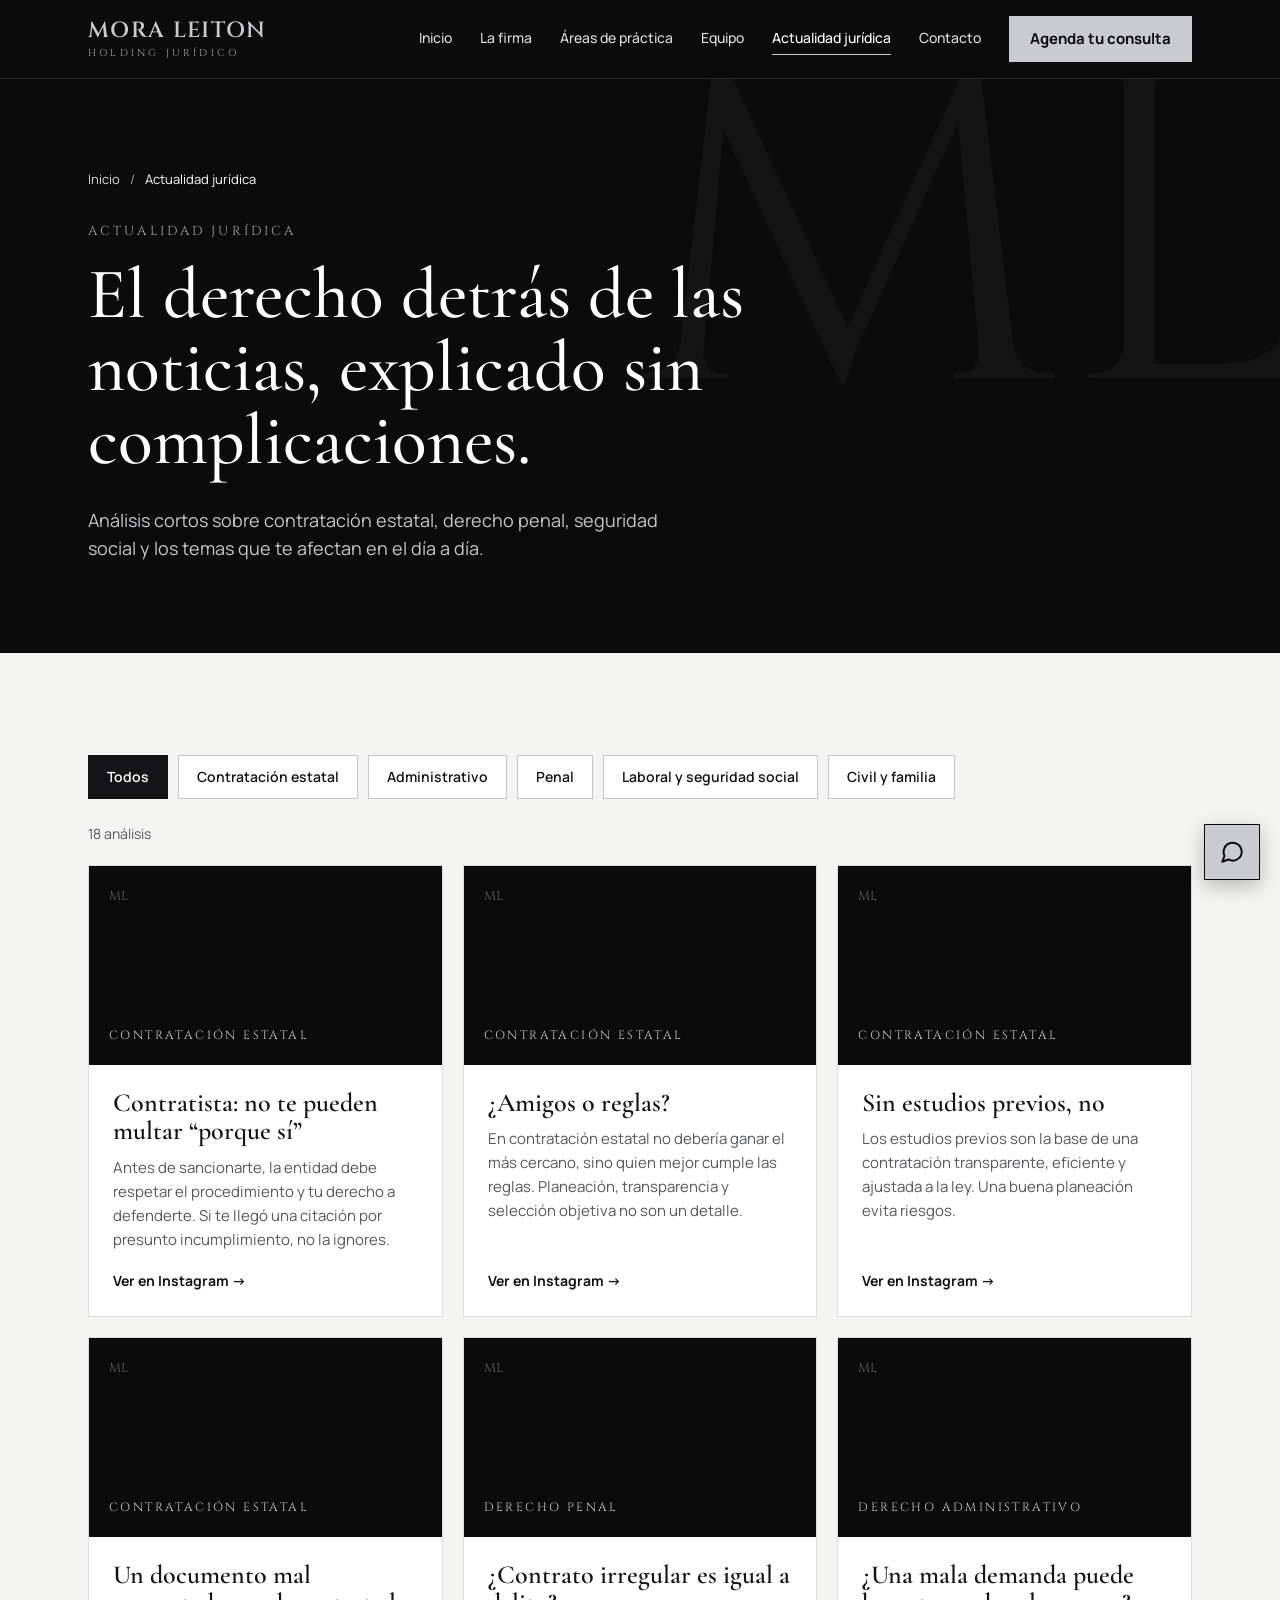
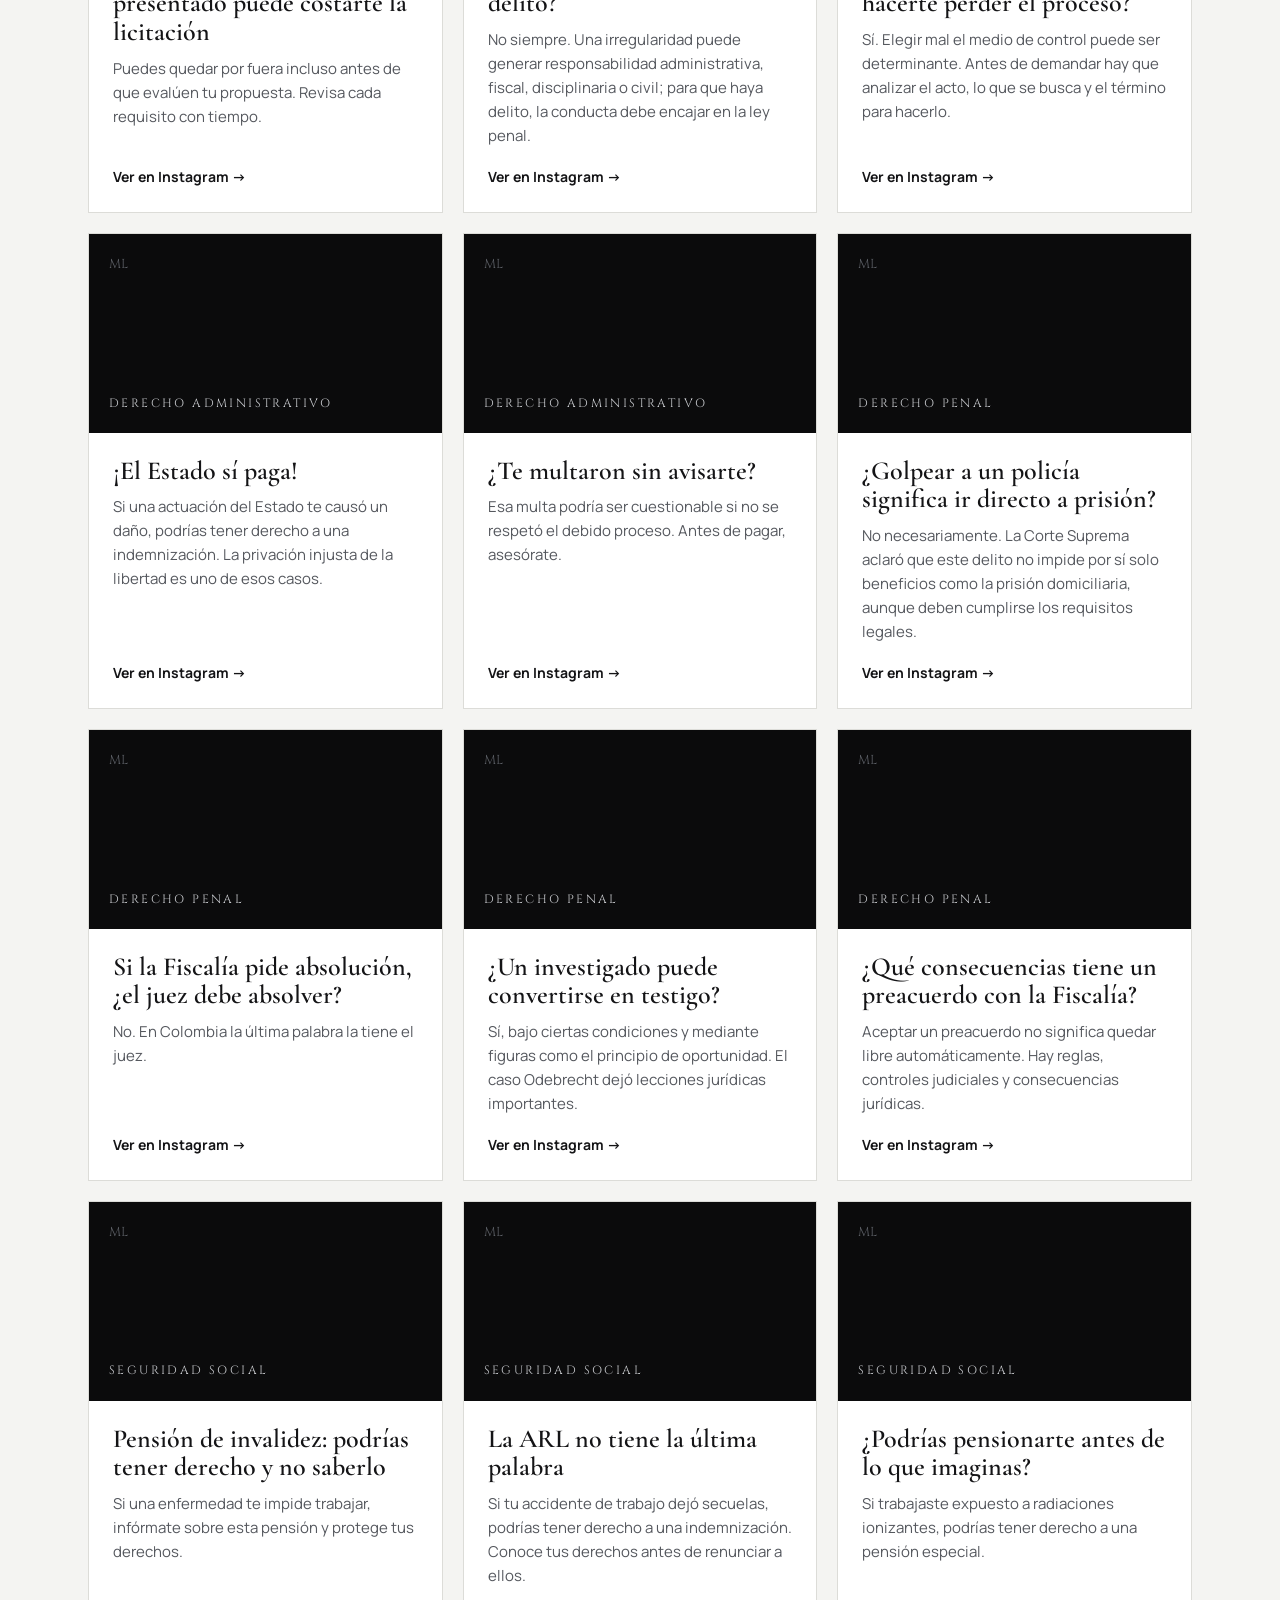
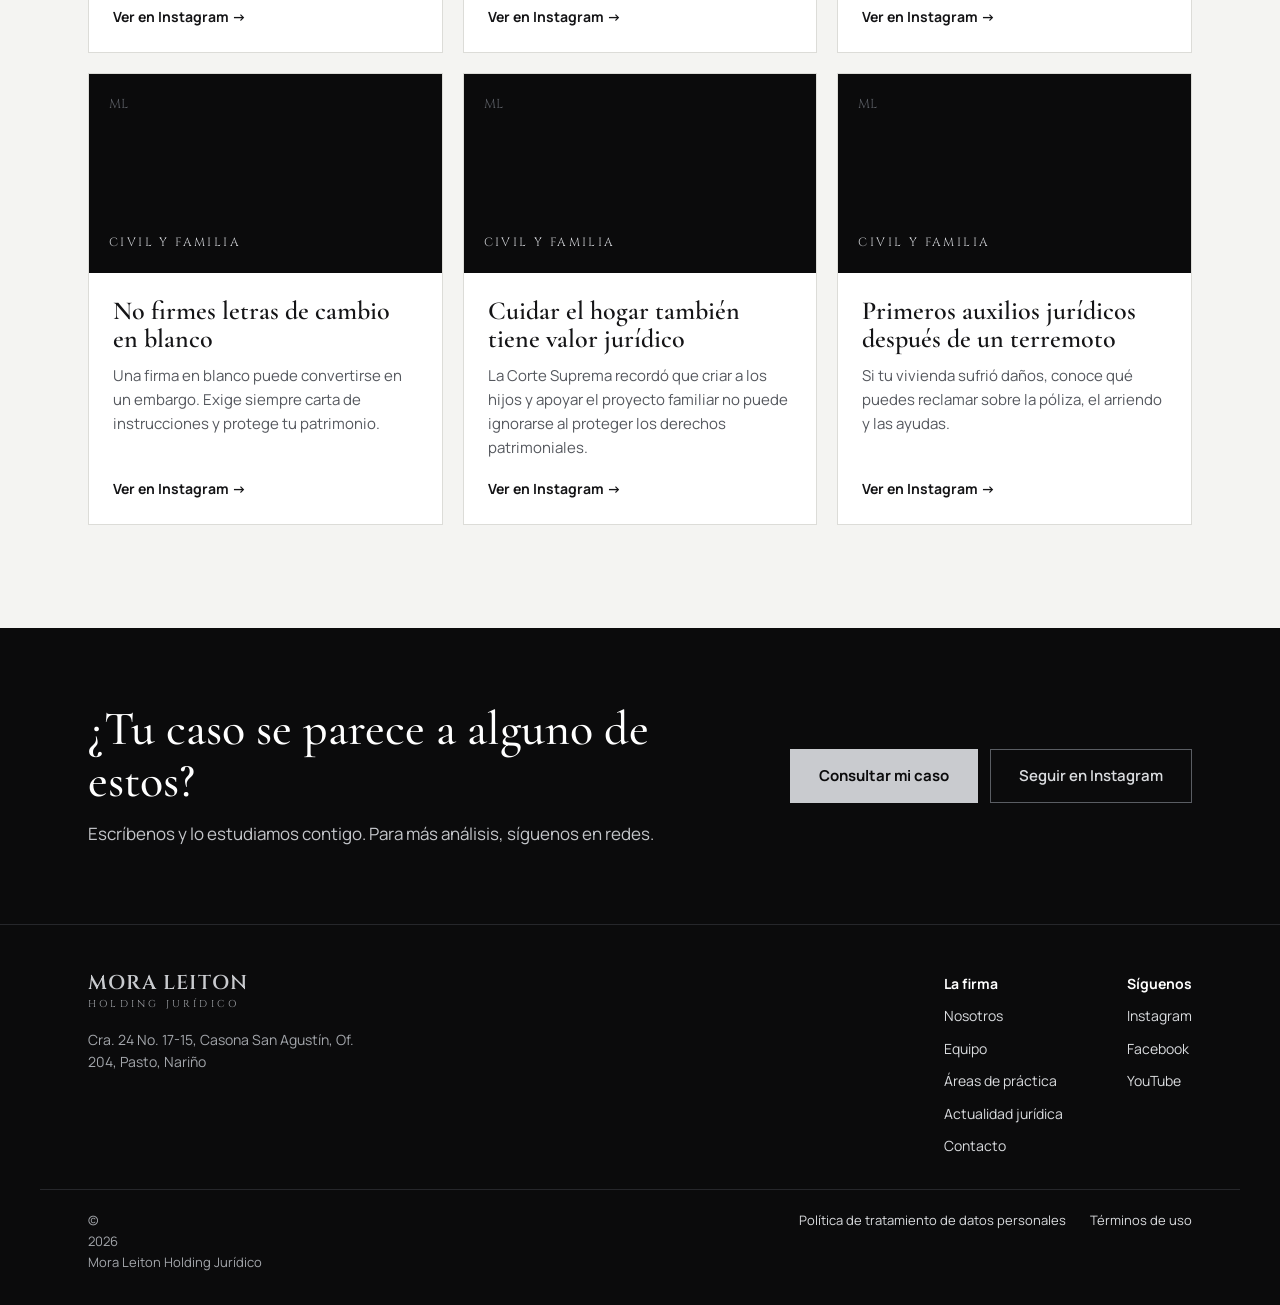
==== mora-leiton-web/actualidad.html @ e006648a "1.0.0" ====
<!doctype html>
<html lang="es" class="no-js">
<head>
<meta charset="utf-8">
<meta name="viewport" content="width=device-width, initial-scale=1">
<title>Actualidad jurídica | Mora Leiton Holding Jurídico</title>
<meta name="description" content="Análisis cortos sobre contratación estatal, derecho administrativo, penal, seguridad social y derecho civil, explicados sin complicaciones.">
<link rel="preconnect" href="https://fonts.googleapis.com">
<link rel="preconnect" href="https://fonts.gstatic.com" crossorigin>
<link href="https://fonts.googleapis.com/css2?family=Cinzel:wght@500;600&family=Cormorant+Garamond:wght@500;600&family=Manrope:wght@400;500;600;700&display=swap" rel="stylesheet">
<link rel="stylesheet" href="css/styles.css">
</head>
<body>
<a class="skip-link" href="#contenido">Saltar al contenido</a>

<header class="site-header">
  <div class="container site-header__inner">
    <a class="logo" href="index.html" aria-label="Mora Leiton Holding Jurídico, inicio">
      <span class="logo__name">MORA LEITON</span>
      <span class="logo__tag">HOLDING JURÍDICO</span>
    </a>
    <button class="nav-toggle" type="button" aria-expanded="false" aria-controls="menu-principal" aria-label="Abrir menú">
      <svg viewBox="0 0 24 24" fill="none" stroke="currentColor" stroke-width="1.8" stroke-linecap="round" aria-hidden="true"><path d="M4 7h16M4 12h16M4 17h16"/></svg>
    </button>
    <nav class="nav" id="menu-principal" aria-label="Principal">
      <a href="index.html">Inicio</a>
      <a href="nosotros.html">La firma</a>
      <a href="areas-de-practica.html">Áreas de práctica</a>
      <a href="equipo.html">Equipo</a>
      <a href="actualidad.html" aria-current="page">Actualidad jurídica</a>
      <a href="contacto.html">Contacto</a>
      <a class="btn btn--metal" href="https://wa.me/573176557025" target="_blank" rel="noopener">Agenda tu consulta</a>
    </nav>
  </div>
</header>

<main id="contenido">

  <section class="page-hero">
    <div class="monogram-bg" aria-hidden="true">ML</div>
    <div class="container page-hero__inner">
      <nav class="breadcrumb" aria-label="Ruta"><a href="index.html">Inicio</a><span aria-hidden="true">/</span><span aria-current="page">Actualidad jurídica</span></nav>
      <p class="eyebrow">Actualidad jurídica</p>
      <h1 class="h1">El derecho detrás de las noticias, explicado sin complicaciones.</h1>
      <p class="lead">Análisis cortos sobre contratación estatal, derecho penal, seguridad social y los temas que te afectan en el día a día.</p>
    </div>
  </section>

  <section class="section">
    <div class="container">
      <div class="tabs tabs--small" role="group" aria-label="Filtrar por tema">
        <button class="tab" type="button" data-filter="all" aria-pressed="true">Todos</button>
        <button class="tab" type="button" data-filter="contratacion" aria-pressed="false">Contratación estatal</button>
        <button class="tab" type="button" data-filter="administrativo" aria-pressed="false">Administrativo</button>
        <button class="tab" type="button" data-filter="penal" aria-pressed="false">Penal</button>
        <button class="tab" type="button" data-filter="laboral" aria-pressed="false">Laboral y seguridad social</button>
        <button class="tab" type="button" data-filter="civil" aria-pressed="false">Civil y familia</button>
      </div>
      <p class="result-count" data-count aria-live="polite">18 análisis</p>

      <div class="cards">
        <article class="news-card" data-cat="contratacion">
          <div class="news-card__media"><span class="mark" aria-hidden="true">ML</span><span class="tag">CONTRATACIÓN ESTATAL</span></div>
          <div class="news-card__body"><h2 class="h3" style="font-size: 26px">Contratista: no te pueden multar “porque sí”</h2><p>Antes de sancionarte, la entidad debe respetar el procedimiento y tu derecho a defenderte. Si te llegó una citación por presunto incumplimiento, no la ignores.</p><a class="link-arrow" href="https://www.instagram.com/mlholdingjuridico/" target="_blank" rel="noopener">Ver en Instagram →</a></div>
        </article>
        <article class="news-card" data-cat="contratacion">
          <div class="news-card__media"><span class="mark" aria-hidden="true">ML</span><span class="tag">CONTRATACIÓN ESTATAL</span></div>
          <div class="news-card__body"><h2 class="h3" style="font-size: 26px">¿Amigos o reglas?</h2><p>En contratación estatal no debería ganar el más cercano, sino quien mejor cumple las reglas. Planeación, transparencia y selección objetiva no son un detalle.</p><a class="link-arrow" href="https://www.instagram.com/mlholdingjuridico/" target="_blank" rel="noopener">Ver en Instagram →</a></div>
        </article>
        <article class="news-card" data-cat="contratacion">
          <div class="news-card__media"><span class="mark" aria-hidden="true">ML</span><span class="tag">CONTRATACIÓN ESTATAL</span></div>
          <div class="news-card__body"><h2 class="h3" style="font-size: 26px">Sin estudios previos, no</h2><p>Los estudios previos son la base de una contratación transparente, eficiente y ajustada a la ley. Una buena planeación evita riesgos.</p><a class="link-arrow" href="https://www.instagram.com/mlholdingjuridico/" target="_blank" rel="noopener">Ver en Instagram →</a></div>
        </article>
        <article class="news-card" data-cat="contratacion">
          <div class="news-card__media"><span class="mark" aria-hidden="true">ML</span><span class="tag">CONTRATACIÓN ESTATAL</span></div>
          <div class="news-card__body"><h2 class="h3" style="font-size: 26px">Un documento mal presentado puede costarte la licitación</h2><p>Puedes quedar por fuera incluso antes de que evalúen tu propuesta. Revisa cada requisito con tiempo.</p><a class="link-arrow" href="https://www.instagram.com/mlholdingjuridico/" target="_blank" rel="noopener">Ver en Instagram →</a></div>
        </article>
        <article class="news-card" data-cat="penal">
          <div class="news-card__media"><span class="mark" aria-hidden="true">ML</span><span class="tag">DERECHO PENAL</span></div>
          <div class="news-card__body"><h2 class="h3" style="font-size: 26px">¿Contrato irregular es igual a delito?</h2><p>No siempre. Una irregularidad puede generar responsabilidad administrativa, fiscal, disciplinaria o civil; para que haya delito, la conducta debe encajar en la ley penal.</p><a class="link-arrow" href="https://www.instagram.com/mlholdingjuridico/" target="_blank" rel="noopener">Ver en Instagram →</a></div>
        </article>
        <article class="news-card" data-cat="administrativo">
          <div class="news-card__media"><span class="mark" aria-hidden="true">ML</span><span class="tag">DERECHO ADMINISTRATIVO</span></div>
          <div class="news-card__body"><h2 class="h3" style="font-size: 26px">¿Una mala demanda puede hacerte perder el proceso?</h2><p>Sí. Elegir mal el medio de control puede ser determinante. Antes de demandar hay que analizar el acto, lo que se busca y el término para hacerlo.</p><a class="link-arrow" href="https://www.instagram.com/mlholdingjuridico/" target="_blank" rel="noopener">Ver en Instagram →</a></div>
        </article>
        <article class="news-card" data-cat="administrativo">
          <div class="news-card__media"><span class="mark" aria-hidden="true">ML</span><span class="tag">DERECHO ADMINISTRATIVO</span></div>
          <div class="news-card__body"><h2 class="h3" style="font-size: 26px">¡El Estado sí paga!</h2><p>Si una actuación del Estado te causó un daño, podrías tener derecho a una indemnización. La privación injusta de la libertad es uno de esos casos.</p><a class="link-arrow" href="https://www.instagram.com/mlholdingjuridico/" target="_blank" rel="noopener">Ver en Instagram →</a></div>
        </article>
        <article class="news-card" data-cat="administrativo">
          <div class="news-card__media"><span class="mark" aria-hidden="true">ML</span><span class="tag">DERECHO ADMINISTRATIVO</span></div>
          <div class="news-card__body"><h2 class="h3" style="font-size: 26px">¿Te multaron sin avisarte?</h2><p>Esa multa podría ser cuestionable si no se respetó el debido proceso. Antes de pagar, asesórate.</p><a class="link-arrow" href="https://www.instagram.com/mlholdingjuridico/" target="_blank" rel="noopener">Ver en Instagram →</a></div>
        </article>
        <article class="news-card" data-cat="penal">
          <div class="news-card__media"><span class="mark" aria-hidden="true">ML</span><span class="tag">DERECHO PENAL</span></div>
          <div class="news-card__body"><h2 class="h3" style="font-size: 26px">¿Golpear a un policía significa ir directo a prisión?</h2><p>No necesariamente. La Corte Suprema aclaró que este delito no impide por sí solo beneficios como la prisión domiciliaria, aunque deben cumplirse los requisitos legales.</p><a class="link-arrow" href="https://www.instagram.com/mlholdingjuridico/" target="_blank" rel="noopener">Ver en Instagram →</a></div>
        </article>
        <article class="news-card" data-cat="penal">
          <div class="news-card__media"><span class="mark" aria-hidden="true">ML</span><span class="tag">DERECHO PENAL</span></div>
          <div class="news-card__body"><h2 class="h3" style="font-size: 26px">Si la Fiscalía pide absolución, ¿el juez debe absolver?</h2><p>No. En Colombia la última palabra la tiene el juez.</p><a class="link-arrow" href="https://www.instagram.com/mlholdingjuridico/" target="_blank" rel="noopener">Ver en Instagram →</a></div>
        </article>
        <article class="news-card" data-cat="penal">
          <div class="news-card__media"><span class="mark" aria-hidden="true">ML</span><span class="tag">DERECHO PENAL</span></div>
          <div class="news-card__body"><h2 class="h3" style="font-size: 26px">¿Un investigado puede convertirse en testigo?</h2><p>Sí, bajo ciertas condiciones y mediante figuras como el principio de oportunidad. El caso Odebrecht dejó lecciones jurídicas importantes.</p><a class="link-arrow" href="https://www.instagram.com/mlholdingjuridico/" target="_blank" rel="noopener">Ver en Instagram →</a></div>
        </article>
        <article class="news-card" data-cat="penal">
          <div class="news-card__media"><span class="mark" aria-hidden="true">ML</span><span class="tag">DERECHO PENAL</span></div>
          <div class="news-card__body"><h2 class="h3" style="font-size: 26px">¿Qué consecuencias tiene un preacuerdo con la Fiscalía?</h2><p>Aceptar un preacuerdo no significa quedar libre automáticamente. Hay reglas, controles judiciales y consecuencias jurídicas.</p><a class="link-arrow" href="https://www.instagram.com/mlholdingjuridico/" target="_blank" rel="noopener">Ver en Instagram →</a></div>
        </article>
        <article class="news-card" data-cat="laboral">
          <div class="news-card__media"><span class="mark" aria-hidden="true">ML</span><span class="tag">SEGURIDAD SOCIAL</span></div>
          <div class="news-card__body"><h2 class="h3" style="font-size: 26px">Pensión de invalidez: podrías tener derecho y no saberlo</h2><p>Si una enfermedad te impide trabajar, infórmate sobre esta pensión y protege tus derechos.</p><a class="link-arrow" href="https://www.instagram.com/mlholdingjuridico/" target="_blank" rel="noopener">Ver en Instagram →</a></div>
        </article>
        <article class="news-card" data-cat="laboral">
          <div class="news-card__media"><span class="mark" aria-hidden="true">ML</span><span class="tag">SEGURIDAD SOCIAL</span></div>
          <div class="news-card__body"><h2 class="h3" style="font-size: 26px">La ARL no tiene la última palabra</h2><p>Si tu accidente de trabajo dejó secuelas, podrías tener derecho a una indemnización. Conoce tus derechos antes de renunciar a ellos.</p><a class="link-arrow" href="https://www.instagram.com/mlholdingjuridico/" target="_blank" rel="noopener">Ver en Instagram →</a></div>
        </article>
        <article class="news-card" data-cat="laboral">
          <div class="news-card__media"><span class="mark" aria-hidden="true">ML</span><span class="tag">SEGURIDAD SOCIAL</span></div>
          <div class="news-card__body"><h2 class="h3" style="font-size: 26px">¿Podrías pensionarte antes de lo que imaginas?</h2><p>Si trabajaste expuesto a radiaciones ionizantes, podrías tener derecho a una pensión especial.</p><a class="link-arrow" href="https://www.instagram.com/mlholdingjuridico/" target="_blank" rel="noopener">Ver en Instagram →</a></div>
        </article>
        <article class="news-card" data-cat="civil">
          <div class="news-card__media"><span class="mark" aria-hidden="true">ML</span><span class="tag">CIVIL Y FAMILIA</span></div>
          <div class="news-card__body"><h2 class="h3" style="font-size: 26px">No firmes letras de cambio en blanco</h2><p>Una firma en blanco puede convertirse en un embargo. Exige siempre carta de instrucciones y protege tu patrimonio.</p><a class="link-arrow" href="https://www.instagram.com/mlholdingjuridico/" target="_blank" rel="noopener">Ver en Instagram →</a></div>
        </article>
        <article class="news-card" data-cat="civil">
          <div class="news-card__media"><span class="mark" aria-hidden="true">ML</span><span class="tag">CIVIL Y FAMILIA</span></div>
          <div class="news-card__body"><h2 class="h3" style="font-size: 26px">Cuidar el hogar también tiene valor jurídico</h2><p>La Corte Suprema recordó que criar a los hijos y apoyar el proyecto familiar no puede ignorarse al proteger los derechos patrimoniales.</p><a class="link-arrow" href="https://www.instagram.com/mlholdingjuridico/" target="_blank" rel="noopener">Ver en Instagram →</a></div>
        </article>
        <article class="news-card" data-cat="civil">
          <div class="news-card__media"><span class="mark" aria-hidden="true">ML</span><span class="tag">CIVIL Y FAMILIA</span></div>
          <div class="news-card__body"><h2 class="h3" style="font-size: 26px">Primeros auxilios jurídicos después de un terremoto</h2><p>Si tu vivienda sufrió daños, conoce qué puedes reclamar sobre la póliza, el arriendo y las ayudas.</p><a class="link-arrow" href="https://www.instagram.com/mlholdingjuridico/" target="_blank" rel="noopener">Ver en Instagram →</a></div>
        </article>
      </div>
    </div>
  </section>

  <section class="section section--dark section--tight">
    <div class="container cta-band">
      <div>
        <h2>¿Tu caso se parece a alguno de estos?</h2>
        <p>Escríbenos y lo estudiamos contigo. Para más análisis, síguenos en redes.</p>
      </div>
      <div class="btn-row">
        <a class="btn btn--metal" href="https://wa.me/573176557025" target="_blank" rel="noopener">Consultar mi caso</a>
        <a class="btn btn--ghost" href="https://www.instagram.com/mlholdingjuridico/" target="_blank" rel="noopener">Seguir en Instagram</a>
      </div>
    </div>
  </section>

</main>

<footer class="site-footer">
  <div class="container site-footer__top">
    <div>
      <a class="logo" href="index.html"><span class="logo__name">MORA LEITON</span><span class="logo__tag">HOLDING JURÍDICO</span></a>
      <address>Cra. 24 No. 17-15, Casona San Agustín, Of. 204, Pasto, Nariño</address>
    </div>
    <nav class="footer-nav" aria-label="Pie de página">
      <div><strong>La firma</strong><a href="nosotros.html">Nosotros</a><a href="equipo.html">Equipo</a><a href="areas-de-practica.html">Áreas de práctica</a><a href="actualidad.html">Actualidad jurídica</a><a href="contacto.html">Contacto</a></div>
      <div><strong>Síguenos</strong><a href="https://www.instagram.com/mlholdingjuridico/" target="_blank" rel="noopener">Instagram</a><a href="https://www.facebook.com/people/Mora-Leiton-Holding-Jurídico/61580027364439/" target="_blank" rel="noopener">Facebook</a><a href="https://www.youtube.com/@moraleitonholdingjuridico" target="_blank" rel="noopener">YouTube</a></div>
    </nav>
  </div>
  <div class="container site-footer__bottom">
    <span>© <span data-year>2026</span> Mora Leiton Holding Jurídico</span>
    <span><a href="contacto.html">Política de tratamiento de datos personales</a><a href="contacto.html">Términos de uso</a></span>
  </div>
</footer>

<a class="wa-float" href="https://wa.me/573176557025" target="_blank" rel="noopener" aria-label="Escríbenos por WhatsApp">
  <svg viewBox="0 0 24 24" fill="none" stroke="currentColor" stroke-width="1.8" stroke-linecap="round" stroke-linejoin="round" aria-hidden="true"><path d="M21 11.5a8.4 8.4 0 0 1-12.4 7.4L3 21l2.1-5.4A8.4 8.4 0 1 1 21 11.5z"/></svg>
</a>

<script src="js/main.js"></script>
</body>
</html>
---- mora-leiton-web/css/styles.css ----
/* Mora Leiton Holding Jurídico — estilos del sitio */
:root {
  --black: #0B0B0C;
  --ink: #141416;
  --graphite: #2E3034;
  --graphite-2: #3A3C41;
  --metal: #C9CBCF;
  --paper: #F4F4F2;
  --paper-2: #EBEBE8;
  --line: #DCDCD8;
  --muted: #55585E;
  --muted-2: #6B6E74;
  --on-dark: #C4C6CA;
  --on-dark-2: #A3A6AB;
  --white: #FFFFFF;
  --font-logo: 'Cinzel', Georgia, serif;
  --font-display: 'Cormorant Garamond', Georgia, serif;
  --font-body: 'Manrope', system-ui, -apple-system, 'Segoe UI', sans-serif;
  --gutter: clamp(16px, 4vw, 48px);
  --space-section: clamp(64px, 8vw, 104px);
}

*, *::before, *::after { box-sizing: border-box; }
html { scroll-behavior: smooth; }
body {
  margin: 0;
  background: var(--paper);
  color: var(--ink);
  font-family: var(--font-body);
  font-size: 16px;
  line-height: 1.6;
  -webkit-font-smoothing: antialiased;
}
img { max-width: 100%; display: block; }
a { color: var(--ink); }
a:hover { color: #4A4D52; }
h1, h2, h3, h4 { margin: 0; font-family: var(--font-display); font-weight: 500; line-height: 1.05; }
p { margin: 0; }
ul { margin: 0; padding: 0; list-style: none; }
:focus-visible { outline: 2px solid var(--metal); outline-offset: 3px; }
.section:not(.section--dark) :focus-visible { outline-color: var(--ink); }

.skip-link {
  position: absolute; left: 16px; top: -60px; z-index: 100;
  background: var(--metal); color: var(--black); padding: 12px 18px; font-weight: 700;
}
.skip-link:focus { top: 12px; }

.container { max-width: 1200px; margin: 0 auto; padding-inline: var(--gutter); }

/* ---------- Tipografía ---------- */
.eyebrow {
  font-family: var(--font-logo);
  font-size: 13px;
  letter-spacing: 0.24em;
  text-transform: uppercase;
  color: #4A4D52;
  margin-bottom: 16px;
}
.section--dark .eyebrow, .hero .eyebrow, .page-hero .eyebrow { color: var(--on-dark-2); }
.h1 { font-size: clamp(42px, 5.6vw, 78px); line-height: 1.02; }
.h2 { font-size: clamp(34px, 4.4vw, 56px); }
.h3 { font-size: 30px; font-weight: 600; line-height: 1.1; }
.lead { font-size: 18px; color: var(--muted); max-width: 620px; }
.section--dark .lead, .hero .lead, .page-hero .lead { color: var(--on-dark); }
.muted { color: var(--muted); }

/* ---------- Botones ---------- */
.btn {
  display: inline-flex; align-items: center; justify-content: center; gap: 10px;
  min-height: 48px; padding: 14px 28px;
  font: inherit; font-size: 15px; font-weight: 700;
  text-decoration: none; cursor: pointer;
  border: 1px solid transparent; background: none;
  transition: background .15s, border-color .15s, color .15s;
}
.btn svg { width: 18px; height: 18px; flex: 0 0 auto; }
.btn--metal { background: var(--metal); color: var(--black); }
.btn--metal:hover { background: var(--white); color: var(--black); }
.btn--dark { background: var(--ink); color: var(--white); }
.btn--dark:hover { background: #2A2B2F; color: var(--white); }
.btn--outline { border-color: var(--ink); color: var(--ink); }
.btn--outline:hover { background: var(--ink); color: var(--white); }
.btn--ghost { border-color: #5A5D63; color: #DADCDF; font-weight: 600; }
.btn--ghost:hover { border-color: var(--white); color: var(--white); }
.btn-row { display: flex; flex-wrap: wrap; gap: 12px; }

.link-arrow {
  color: var(--ink); font-weight: 700; font-size: 14px; text-decoration: none;
}
.link-arrow:hover { color: #4A4D52; }
.link-underline {
  color: var(--ink); font-weight: 700; font-size: 15px; text-decoration: none;
  border-bottom: 1px solid var(--ink); padding-bottom: 4px;
}

/* ---------- Encabezado ---------- */
.site-header { background: var(--black); border-bottom: 1px solid #26272B; position: sticky; top: 0; z-index: 50; }
.site-header__inner {
  display: flex; align-items: center; justify-content: space-between; gap: 16px 32px;
  padding-block: 16px;
}
.logo { display: flex; flex-direction: column; line-height: 1; text-decoration: none; }
.logo__name { font-family: var(--font-logo); font-weight: 600; font-size: 22px; letter-spacing: 0.06em; color: var(--metal); }
.logo__tag { font-family: var(--font-logo); font-size: 10px; letter-spacing: 0.32em; color: var(--on-dark-2); margin-top: 6px; }
.nav { display: flex; align-items: center; gap: 28px; font-size: 14px; font-weight: 500; }
.nav a:not(.btn) { color: #DADCDF; text-decoration: none; padding-block: 4px; border-bottom: 1px solid transparent; }
.nav a:not(.btn):hover { color: var(--white); }
.nav a[aria-current="page"] { color: var(--white); border-bottom-color: var(--metal); }
.nav .btn { min-height: 44px; padding: 10px 20px; }
.nav-toggle {
  display: none; background: none; border: 1px solid #3A3C41; color: var(--white);
  width: 48px; height: 48px; align-items: center; justify-content: center; cursor: pointer;
}
.nav-toggle svg { width: 22px; height: 22px; }

@media (max-width: 1020px) {
  .nav-toggle { display: inline-flex; }
  .nav {
    display: none; position: absolute; left: 0; right: 0; top: 100%;
    flex-direction: column; align-items: stretch; gap: 0;
    background: var(--black); border-bottom: 1px solid #26272B;
    padding: 8px var(--gutter) 24px;
  }
  .nav.is-open { display: flex; }
  .nav a:not(.btn) { padding: 14px 0; border-bottom: 1px solid #1E1F22; font-size: 16px; }
  .nav a[aria-current="page"] { border-bottom-color: #1E1F22; color: var(--metal); }
  .nav .btn { margin-top: 16px; }
}

/* ---------- Hero ---------- */
.hero, .page-hero { background: var(--black); color: var(--white); position: relative; overflow: hidden; }
.monogram-bg {
  position: absolute; right: -40px; top: -70px; pointer-events: none;
  font-family: var(--font-logo); font-size: clamp(260px, 36vw, 520px); line-height: 1;
  color: var(--white); opacity: 0.035;
}
.hero__inner {
  position: relative; display: flex; flex-wrap: wrap; gap: 56px; align-items: flex-end;
  padding-block: clamp(56px, 8vw, 112px) clamp(64px, 8vw, 120px);
}
.hero__copy { flex: 999 1 520px; min-width: 0; }
.hero__copy .lead { margin-top: 28px; max-width: 560px; }
.hero__copy .btn-row { margin-top: 40px; }

.helper {
  flex: 1 1 360px; min-width: 0;
  background: #141518; border: 1px solid var(--graphite); padding: 32px;
}
.helper h2 { font-size: 30px; font-weight: 600; line-height: 1.15; }
.helper p { margin: 6px 0 20px; font-size: 14px; color: var(--on-dark-2); }
.helper ul { display: flex; flex-direction: column; gap: 10px; }
.helper a {
  display: flex; justify-content: space-between; align-items: center; gap: 12px;
  min-height: 48px; padding: 12px 16px; border: 1px solid var(--graphite-2);
  color: var(--white); text-decoration: none; font-size: 15px;
}
.helper a:hover { border-color: var(--metal); background: #1C1D20; color: var(--white); }
.helper a span { color: var(--metal); }
.helper a.is-quiet { color: var(--on-dark-2); }

.page-hero__inner { position: relative; padding-block: clamp(48px, 7vw, 96px) clamp(56px, 7vw, 100px); }
.page-hero .h1 { max-width: 900px; }
.page-hero .lead { margin-top: 28px; }
.breadcrumb { display: flex; gap: 10px; font-size: 13px; color: var(--on-dark-2); margin-bottom: 32px; }
.breadcrumb a { color: #DADCDF; text-decoration: none; }
.breadcrumb a:hover { color: var(--white); }
.breadcrumb [aria-current] { color: var(--white); }

/* ---------- Secciones ---------- */
.section { padding-block: var(--space-section); }
.section--line { border-bottom: 1px solid var(--line); }
.section--alt { background: var(--paper-2); }
.section--dark { background: var(--black); color: var(--white); }
.section--tight { padding-block: clamp(48px, 6vw, 80px); }
.section-head {
  display: flex; flex-wrap: wrap; gap: 24px 64px; align-items: flex-end; justify-content: space-between;
  margin-bottom: 48px;
}
.section-head > div { flex: 1 1 480px; min-width: 0; }
.section-head > p { flex: 1 1 380px; min-width: 0; color: var(--muted); font-size: 17px; }
.split { display: flex; flex-wrap: wrap; gap: 48px 72px; }
.split > :first-child { flex: 1 1 320px; min-width: 0; }
.split > :last-child { flex: 999 1 520px; min-width: 0; }
.prose { display: flex; flex-direction: column; gap: 20px; font-size: 17px; color: #3A3C41; }

/* ---------- Pilares ---------- */
.pillars { display: flex; flex-wrap: wrap; border-top: 1px solid var(--ink); }
.pillars li { flex: 1 1 200px; min-width: 0; padding: 28px 24px 8px 0; }
.numeral { font-family: var(--font-logo); font-size: 14px; color: var(--muted-2); }
.pillars h3 { margin: 12px 0 8px; font-size: 28px; font-weight: 600; }
.pillars p { font-size: 15px; color: var(--muted); }

.pillar-rows { border-top: 1px solid var(--ink); }
.pillar-rows li {
  display: flex; flex-wrap: wrap; gap: 8px 48px; align-items: baseline;
  padding: 28px 0; border-bottom: 1px solid var(--line);
}
.pillar-rows .numeral { flex: 0 0 64px; font-size: 15px; }
.pillar-rows h3 { flex: 1 1 220px; font-size: 32px; font-weight: 600; }
.pillar-rows p { flex: 999 1 420px; min-width: 0; color: var(--muted); }

/* ---------- Tarjetas ---------- */
.cards { display: flex; flex-wrap: wrap; gap: 20px; }
.card {
  flex: 1 1 340px; min-width: 0; background: var(--white); border: 1px solid var(--line);
  padding: 32px; display: flex; flex-direction: column; gap: 16px;
  transition: border-color .15s;
}
.card:hover { border-color: var(--ink); }
.card__icon { width: 32px; height: 32px; color: var(--ink); }
.card p { color: var(--muted); font-size: 15px; }
.card ul { padding-top: 16px; border-top: 1px solid #E6E6E2; display: flex; flex-direction: column; gap: 8px; font-size: 14px; color: #2A2B2F; }
.card .link-arrow { margin-top: auto; padding-top: 8px; }
.card--small { flex-basis: 300px; }
.card--small h3 { font-size: 28px; margin-bottom: -6px; }

.news-card {
  flex: 1 1 320px; min-width: 0; background: var(--white); border: 1px solid var(--line);
  display: flex; flex-direction: column; transition: border-color .15s;
}
.news-card:hover { border-color: var(--ink); }
.news-card[hidden] { display: none; }
.news-card__media {
  aspect-ratio: 16 / 9; background: var(--black); padding: 20px;
  display: flex; flex-direction: column; justify-content: space-between;
}
.news-card__media .mark { font-family: var(--font-logo); font-size: 13px; color: #5A5D63; }
.news-card__media .tag { font-family: var(--font-logo); font-size: 12px; letter-spacing: 0.2em; color: var(--metal); }
.news-card__body { padding: 24px; display: flex; flex-direction: column; gap: 10px; flex: 1; }
.news-card h3 { font-size: 26px; font-weight: 600; line-height: 1.15; }
.news-card p { color: var(--muted); font-size: 15px; }
.news-card .link-arrow { margin-top: auto; padding-top: 8px; }

/* ---------- Paneles oscuros (pasos) ---------- */
.panels { display: flex; flex-wrap: wrap; gap: 1px; background: var(--graphite); border: 1px solid var(--graphite); }
.panels > div { flex: 1 1 300px; min-width: 0; background: var(--black); padding: 36px 32px; }
.panels .step { font-family: var(--font-logo); font-size: 13px; letter-spacing: 0.2em; color: var(--metal); }
.panels h3 { margin: 16px 0 10px; font-size: 28px; font-weight: 600; }
.panels p { color: var(--on-dark); font-size: 15px; }
.audience { display: flex; flex-wrap: wrap; gap: 12px 40px; margin-top: 40px; color: var(--on-dark); font-size: 15px; }
.audience strong { color: var(--white); }

/* ---------- Director ---------- */
.profile { display: flex; flex-wrap: wrap; gap: 56px; align-items: center; }
.profile--top { align-items: flex-start; }
.monogram {
  flex: 1 1 340px; min-width: 0; max-width: 460px; aspect-ratio: 4 / 5; background: var(--black);
  display: flex; flex-direction: column; align-items: center; justify-content: center; gap: 18px;
}
.monogram__letters { font-family: var(--font-logo); font-weight: 500; font-size: clamp(96px, 12vw, 140px); line-height: 1; color: var(--metal); }
.monogram__rule { width: 48px; height: 1px; background: #5A5D63; }
.monogram__role { font-family: var(--font-logo); font-size: 12px; letter-spacing: 0.32em; color: var(--on-dark-2); }
.profile__body { flex: 999 1 440px; min-width: 0; }
.profile__name { font-size: clamp(42px, 5.4vw, 68px); line-height: 1; }
.profile__role { margin-top: 12px; font-weight: 600; font-size: 17px; }
.profile__body > p:not(.eyebrow):not(.profile__role) { margin-top: 20px; max-width: 620px; color: #3A3C41; font-size: 17px; }
.profile .btn-row { margin-top: 36px; }
.chips { display: flex; flex-wrap: wrap; gap: 8px; margin-top: 24px; }
.chips span { border: 1px solid #9A9DA2; padding: 6px 14px; font-size: 13px; font-weight: 600; }
.pullquote { margin: 36px 0 0; padding-top: 24px; border-top: 1px solid var(--ink); max-width: 620px; font-family: var(--font-display); font-size: 32px; line-height: 1.15; }

/* ---------- Bloque aliados ---------- */
.callout {
  background: var(--white); border: 1px solid var(--line); padding: clamp(28px, 4vw, 56px);
  display: flex; flex-wrap: wrap; gap: 32px 56px; align-items: center; justify-content: space-between;
}
.callout > div { flex: 999 1 480px; min-width: 0; }
.callout h2 { font-size: clamp(32px, 3.6vw, 44px); line-height: 1.08; }
.callout p:not(.eyebrow) { margin-top: 16px; max-width: 640px; color: var(--muted); }
.checklist { border-top: 1px solid var(--ink); }
.checklist li { display: flex; gap: 16px; padding: 20px 0; border-bottom: 1px solid var(--line); }
.checklist .numeral { flex: 0 0 auto; }

/* ---------- Banda CTA ---------- */
.cta-band { display: flex; flex-wrap: wrap; gap: 32px; align-items: center; justify-content: space-between; }
.cta-band > div:first-child { flex: 999 1 520px; min-width: 0; }
.cta-band h2 { font-size: clamp(32px, 3.8vw, 48px); line-height: 1.08; }
.cta-band p { margin-top: 12px; font-size: 17px; color: var(--muted); }
.section--dark .cta-band p { color: var(--on-dark); }

/* ---------- Preguntas frecuentes ---------- */
.faq { border-top: 1px solid var(--ink); }
.faq__item { border-bottom: 1px solid var(--line); }
.faq__q {
  width: 100%; background: none; border: 0; padding: 22px 0; min-height: 48px;
  display: flex; justify-content: space-between; align-items: center; gap: 16px;
  text-align: left; cursor: pointer; font: inherit; font-size: 17px; font-weight: 600; color: var(--ink);
}
.faq__sign { font-size: 24px; font-weight: 400; line-height: 1; }
.faq__a { padding-bottom: 22px; color: var(--muted); font-size: 15px; max-width: 640px; }
.faq__a[hidden] { display: none; }
.testimonial blockquote { margin: 0; font-family: var(--font-display); font-size: clamp(32px, 3.4vw, 44px); line-height: 1.15; }
.testimonial p:last-child { margin-top: 20px; color: var(--muted); font-size: 15px; }

/* ---------- Pestañas y filtros ---------- */
.tabs { display: flex; flex-wrap: wrap; gap: 10px; margin-bottom: 48px; }
.tab {
  min-height: 48px; padding: 10px 20px; cursor: pointer;
  font: inherit; font-size: 15px; font-weight: 600;
  background: var(--white); color: var(--ink); border: 1px solid #C4C6CA;
}
.tab:hover { border-color: var(--ink); }
.tab[aria-selected="true"], .tab[aria-pressed="true"] { background: var(--ink); color: var(--white); border-color: var(--ink); }
.tabs--small .tab { min-height: 44px; font-size: 14px; padding: 8px 18px; }
.tabs--small { margin-bottom: 24px; }
.result-count { margin-bottom: 20px; font-size: 14px; color: var(--muted); }

.area-panel { display: flex; flex-wrap: wrap; gap: 48px; scroll-margin-top: 120px; }
.no-js [role="tablist"], .no-js [data-filter], .no-js [data-count] { display: none; }
.js .area-panel[hidden] { display: none; }
.no-js .area-panel + .area-panel { margin-top: 80px; padding-top: 80px; border-top: 1px solid var(--line); }
.area-panel__main { flex: 999 1 520px; min-width: 0; }
.area-panel__main .lead { margin: 20px 0 32px; color: #3A3C41; }
.area-panel__main h3 { font-family: var(--font-body); font-size: 15px; font-weight: 700; margin-bottom: 16px; }
.line-list { border-top: 1px solid var(--ink); }
.line-list li { padding: 14px 0; border-bottom: 1px solid var(--line); }
.aside-dark { flex: 1 1 360px; min-width: 0; align-self: flex-start; background: var(--black); color: var(--white); padding: 36px 32px; }
.aside-dark .label { font-family: var(--font-logo); font-size: 12px; letter-spacing: 0.24em; color: var(--metal); margin-bottom: 24px; }
.aside-dark dl { margin: 0; display: flex; flex-direction: column; gap: 24px; }
.aside-dark dt { font-family: var(--font-display); font-weight: 600; font-size: 24px; line-height: 1.15; margin-bottom: 6px; }
.aside-dark dd { margin: 0; color: var(--on-dark); font-size: 15px; }
.aside-dark > p:not(.label) { color: var(--on-dark); font-size: 15px; }
.aside-dark .btn { margin-top: 32px; }

/* ---------- Contacto ---------- */
.contact-grid { display: flex; flex-wrap: wrap; gap: 56px; }
.contact-grid > :first-child { flex: 1 1 360px; min-width: 0; }
.contact-grid > :last-child { flex: 999 1 480px; min-width: 0; }
.contact-list { display: flex; flex-direction: column; gap: 24px; font-size: 15px; margin-top: 40px; }
.contact-list li { display: flex; gap: 16px; }
.contact-list svg { width: 22px; height: 22px; flex: 0 0 auto; margin-top: 2px; color: var(--metal); }
.contact-list strong { display: block; }
.contact-list span, .contact-list a { color: var(--on-dark); }
.contact-list a { color: var(--white); }

.channel {
  flex: 1 1 250px; min-width: 0; background: var(--white); border: 1px solid var(--line);
  padding: 28px; text-decoration: none; color: var(--ink);
  display: flex; flex-direction: column; gap: 10px; transition: border-color .15s;
}
.channel:hover { border-color: var(--ink); color: var(--ink); }
.channel svg { width: 28px; height: 28px; }
.channel__name { font-family: var(--font-display); font-weight: 600; font-size: 26px; }
.channel__value { color: var(--muted); font-size: 15px; overflow-wrap: anywhere; }
.channel__cta { margin-top: auto; padding-top: 8px; font-weight: 700; font-size: 14px; }

.form-box { background: var(--paper); color: var(--ink); padding: clamp(24px, 3.5vw, 44px); }
.form-box--white { background: var(--white); border: 1px solid var(--line); }
.form { display: flex; flex-direction: column; gap: 18px; }
.form h3 { font-size: 30px; font-weight: 600; }
.form__row { display: flex; flex-wrap: wrap; gap: 18px; }
.form__row > .field { flex: 1 1 220px; min-width: 0; }
.field { display: flex; flex-direction: column; gap: 6px; font-size: 14px; font-weight: 600; }
.field input, .field select, .field textarea {
  font: inherit; font-weight: 400; font-size: 16px; color: var(--ink);
  border: 1px solid #9A9DA2; background: var(--white); border-radius: 0;
}
.field input, .field select { height: 48px; padding: 0 14px; }
.field textarea { padding: 12px 14px; resize: vertical; min-height: 120px; }
.field input:focus, .field select:focus, .field textarea:focus { outline: 2px solid var(--ink); outline-offset: 1px; }
.check { display: flex; gap: 10px; align-items: flex-start; font-size: 13px; color: var(--muted); }
.check input { width: 18px; height: 18px; margin: 2px 0 0; flex: 0 0 auto; }
.form .btn { align-self: flex-start; }
.form__note { font-size: 13px; color: var(--muted); }
.form-success { display: flex; flex-direction: column; gap: 16px; padding: 24px 0; }
.form-success[hidden] { display: none; }
.form-success svg { width: 40px; height: 40px; }
.form-success h3 { font-size: 32px; font-weight: 600; }
.form-success p { color: var(--muted); max-width: 460px; }
.social-links { display: flex; flex-wrap: wrap; gap: 8px 24px; font-size: 15px; }

/* ---------- Pie ---------- */
.site-footer { background: var(--black); color: var(--on-dark-2); border-top: 1px solid #26272B; }
.site-footer__top { display: flex; flex-wrap: wrap; gap: 32px 64px; justify-content: space-between; padding-block: 48px 32px; }
.site-footer .logo__name { font-size: 20px; }
.site-footer address { font-style: normal; margin-top: 20px; font-size: 14px; max-width: 280px; }
.footer-nav { display: flex; flex-wrap: wrap; gap: 32px 64px; font-size: 14px; }
.footer-nav div { display: flex; flex-direction: column; gap: 10px; }
.footer-nav strong { color: var(--white); }
.site-footer a { color: #DADCDF; text-decoration: none; }
.site-footer a:hover { color: var(--white); }
.site-footer__bottom {
  display: flex; flex-wrap: wrap; gap: 12px 32px; justify-content: space-between;
  padding-block: 20px 32px; border-top: 1px solid #26272B; font-size: 13px;
}
.site-footer__bottom span:last-child { display: flex; flex-wrap: wrap; gap: 12px 24px; }

/* ---------- WhatsApp flotante ---------- */
.wa-float {
  position: fixed; right: 20px; bottom: 20px; z-index: 40;
  width: 56px; height: 56px; display: inline-flex; align-items: center; justify-content: center;
  background: var(--metal); color: var(--black); border: 1px solid var(--black);
  box-shadow: 0 6px 20px rgba(0, 0, 0, 0.25);
}
.wa-float:hover { background: var(--white); color: var(--black); }
.wa-float svg { width: 26px; height: 26px; }

@media (prefers-reduced-motion: reduce) {
  html { scroll-behavior: auto; }
  * { transition: none !important; }
}
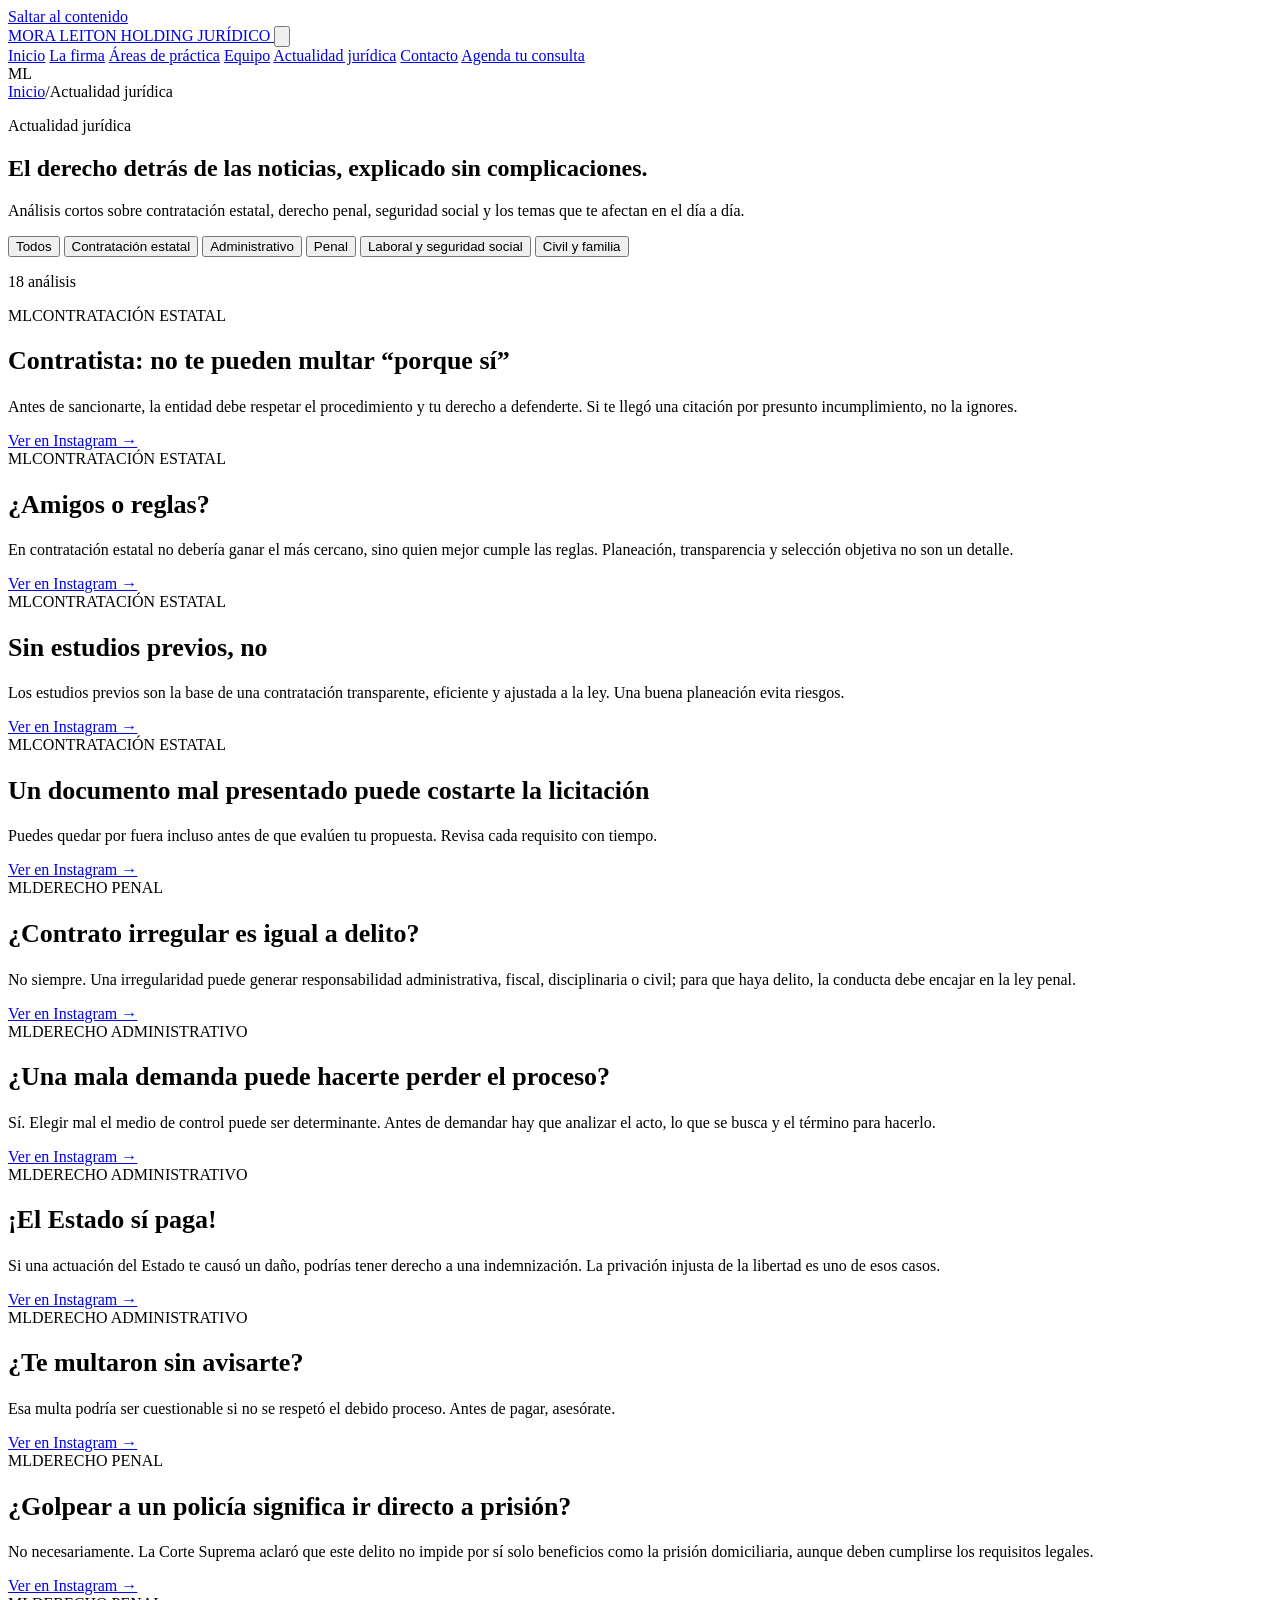
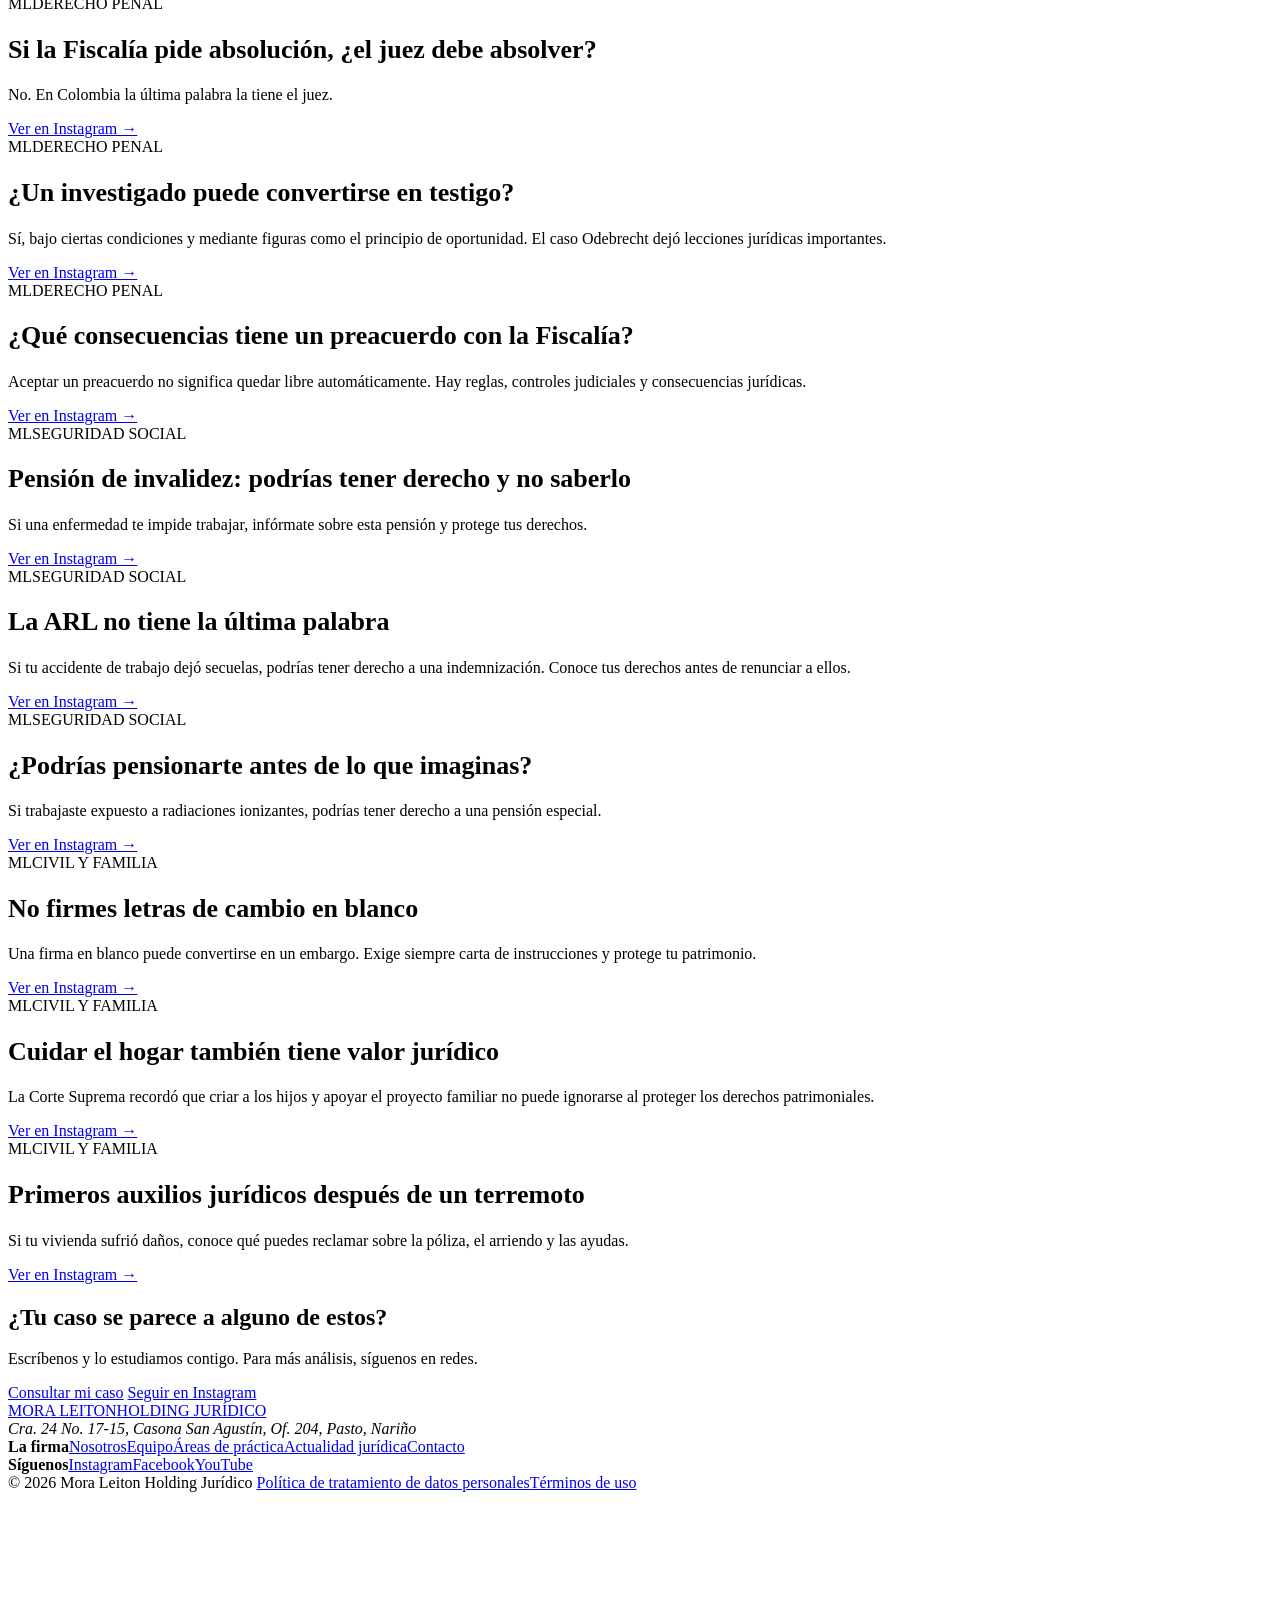
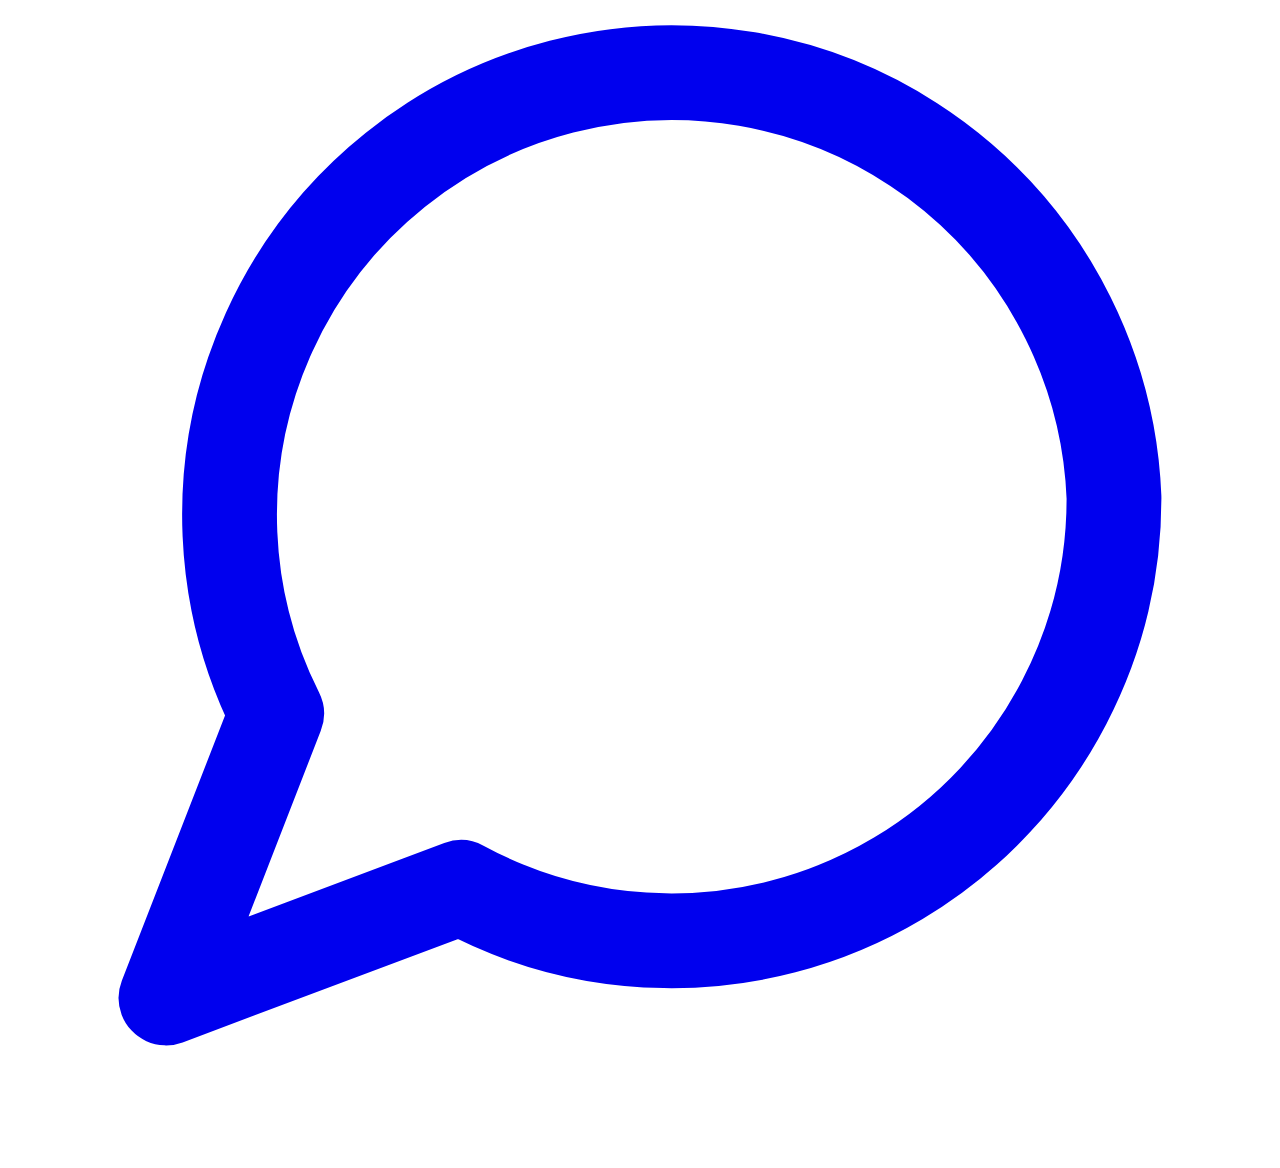
==== commit d1fffdae: "act" ====
--- a/mora-leiton-web/actualidad.html
+++ b/mora-leiton-web/actualidad.html
@@ -8,14 +8,16 @@
 <link rel="preconnect" href="https://fonts.googleapis.com">
 <link rel="preconnect" href="https://fonts.gstatic.com" crossorigin>
 <link href="https://fonts.googleapis.com/css2?family=Cinzel:wght@500;600&family=Cormorant+Garamond:wght@500;600&family=Manrope:wght@400;500;600;700&display=swap" rel="stylesheet">
-<link rel="stylesheet" href="css/styles.css">
+<link rel="icon" href="/favicon.svg" type="image/svg+xml">
+<meta name="theme-color" content="#0B0B0C">
+<link rel="stylesheet" href="/css/styles.css">
 </head>
 <body>
 <a class="skip-link" href="#contenido">Saltar al contenido</a>
 
 <header class="site-header">
   <div class="container site-header__inner">
-    <a class="logo" href="index.html" aria-label="Mora Leiton Holding Jurídico, inicio">
+    <a class="logo" href="/" aria-label="Mora Leiton Holding Jurídico, inicio">
       <span class="logo__name">MORA LEITON</span>
       <span class="logo__tag">HOLDING JURÍDICO</span>
     </a>
@@ -23,12 +25,12 @@
       <svg viewBox="0 0 24 24" fill="none" stroke="currentColor" stroke-width="1.8" stroke-linecap="round" aria-hidden="true"><path d="M4 7h16M4 12h16M4 17h16"/></svg>
     </button>
     <nav class="nav" id="menu-principal" aria-label="Principal">
-      <a href="index.html">Inicio</a>
-      <a href="nosotros.html">La firma</a>
-      <a href="areas-de-practica.html">Áreas de práctica</a>
-      <a href="equipo.html">Equipo</a>
-      <a href="actualidad.html" aria-current="page">Actualidad jurídica</a>
-      <a href="contacto.html">Contacto</a>
+      <a href="/">Inicio</a>
+      <a href="/nosotros">La firma</a>
+      <a href="/areas-de-practica">Áreas de práctica</a>
+      <a href="/equipo">Equipo</a>
+      <a href="/actualidad" aria-current="page">Actualidad jurídica</a>
+      <a href="/contacto">Contacto</a>
       <a class="btn btn--metal" href="https://wa.me/573176557025" target="_blank" rel="noopener">Agenda tu consulta</a>
     </nav>
   </div>
@@ -39,7 +41,7 @@
   <section class="page-hero">
     <div class="monogram-bg" aria-hidden="true">ML</div>
     <div class="container page-hero__inner">
-      <nav class="breadcrumb" aria-label="Ruta"><a href="index.html">Inicio</a><span aria-hidden="true">/</span><span aria-current="page">Actualidad jurídica</span></nav>
+      <nav class="breadcrumb" aria-label="Ruta"><a href="/">Inicio</a><span aria-hidden="true">/</span><span aria-current="page">Actualidad jurídica</span></nav>
       <p class="eyebrow">Actualidad jurídica</p>
       <h1 class="h1">El derecho detrás de las noticias, explicado sin complicaciones.</h1>
       <p class="lead">Análisis cortos sobre contratación estatal, derecho penal, seguridad social y los temas que te afectan en el día a día.</p>
@@ -153,17 +155,17 @@
 <footer class="site-footer">
   <div class="container site-footer__top">
     <div>
-      <a class="logo" href="index.html"><span class="logo__name">MORA LEITON</span><span class="logo__tag">HOLDING JURÍDICO</span></a>
+      <a class="logo" href="/"><span class="logo__name">MORA LEITON</span><span class="logo__tag">HOLDING JURÍDICO</span></a>
       <address>Cra. 24 No. 17-15, Casona San Agustín, Of. 204, Pasto, Nariño</address>
     </div>
     <nav class="footer-nav" aria-label="Pie de página">
-      <div><strong>La firma</strong><a href="nosotros.html">Nosotros</a><a href="equipo.html">Equipo</a><a href="areas-de-practica.html">Áreas de práctica</a><a href="actualidad.html">Actualidad jurídica</a><a href="contacto.html">Contacto</a></div>
+      <div><strong>La firma</strong><a href="/nosotros">Nosotros</a><a href="/equipo">Equipo</a><a href="/areas-de-practica">Áreas de práctica</a><a href="/actualidad">Actualidad jurídica</a><a href="/contacto">Contacto</a></div>
       <div><strong>Síguenos</strong><a href="https://www.instagram.com/mlholdingjuridico/" target="_blank" rel="noopener">Instagram</a><a href="https://www.facebook.com/people/Mora-Leiton-Holding-Jurídico/61580027364439/" target="_blank" rel="noopener">Facebook</a><a href="https://www.youtube.com/@moraleitonholdingjuridico" target="_blank" rel="noopener">YouTube</a></div>
     </nav>
   </div>
   <div class="container site-footer__bottom">
     <span>© <span data-year>2026</span> Mora Leiton Holding Jurídico</span>
-    <span><a href="contacto.html">Política de tratamiento de datos personales</a><a href="contacto.html">Términos de uso</a></span>
+    <span><a href="/contacto">Política de tratamiento de datos personales</a><a href="/contacto">Términos de uso</a></span>
   </div>
 </footer>
 
@@ -171,6 +173,6 @@
   <svg viewBox="0 0 24 24" fill="none" stroke="currentColor" stroke-width="1.8" stroke-linecap="round" stroke-linejoin="round" aria-hidden="true"><path d="M21 11.5a8.4 8.4 0 0 1-12.4 7.4L3 21l2.1-5.4A8.4 8.4 0 1 1 21 11.5z"/></svg>
 </a>
 
-<script src="js/main.js"></script>
+<script src="/js/main.js"></script>
 </body>
 </html>
